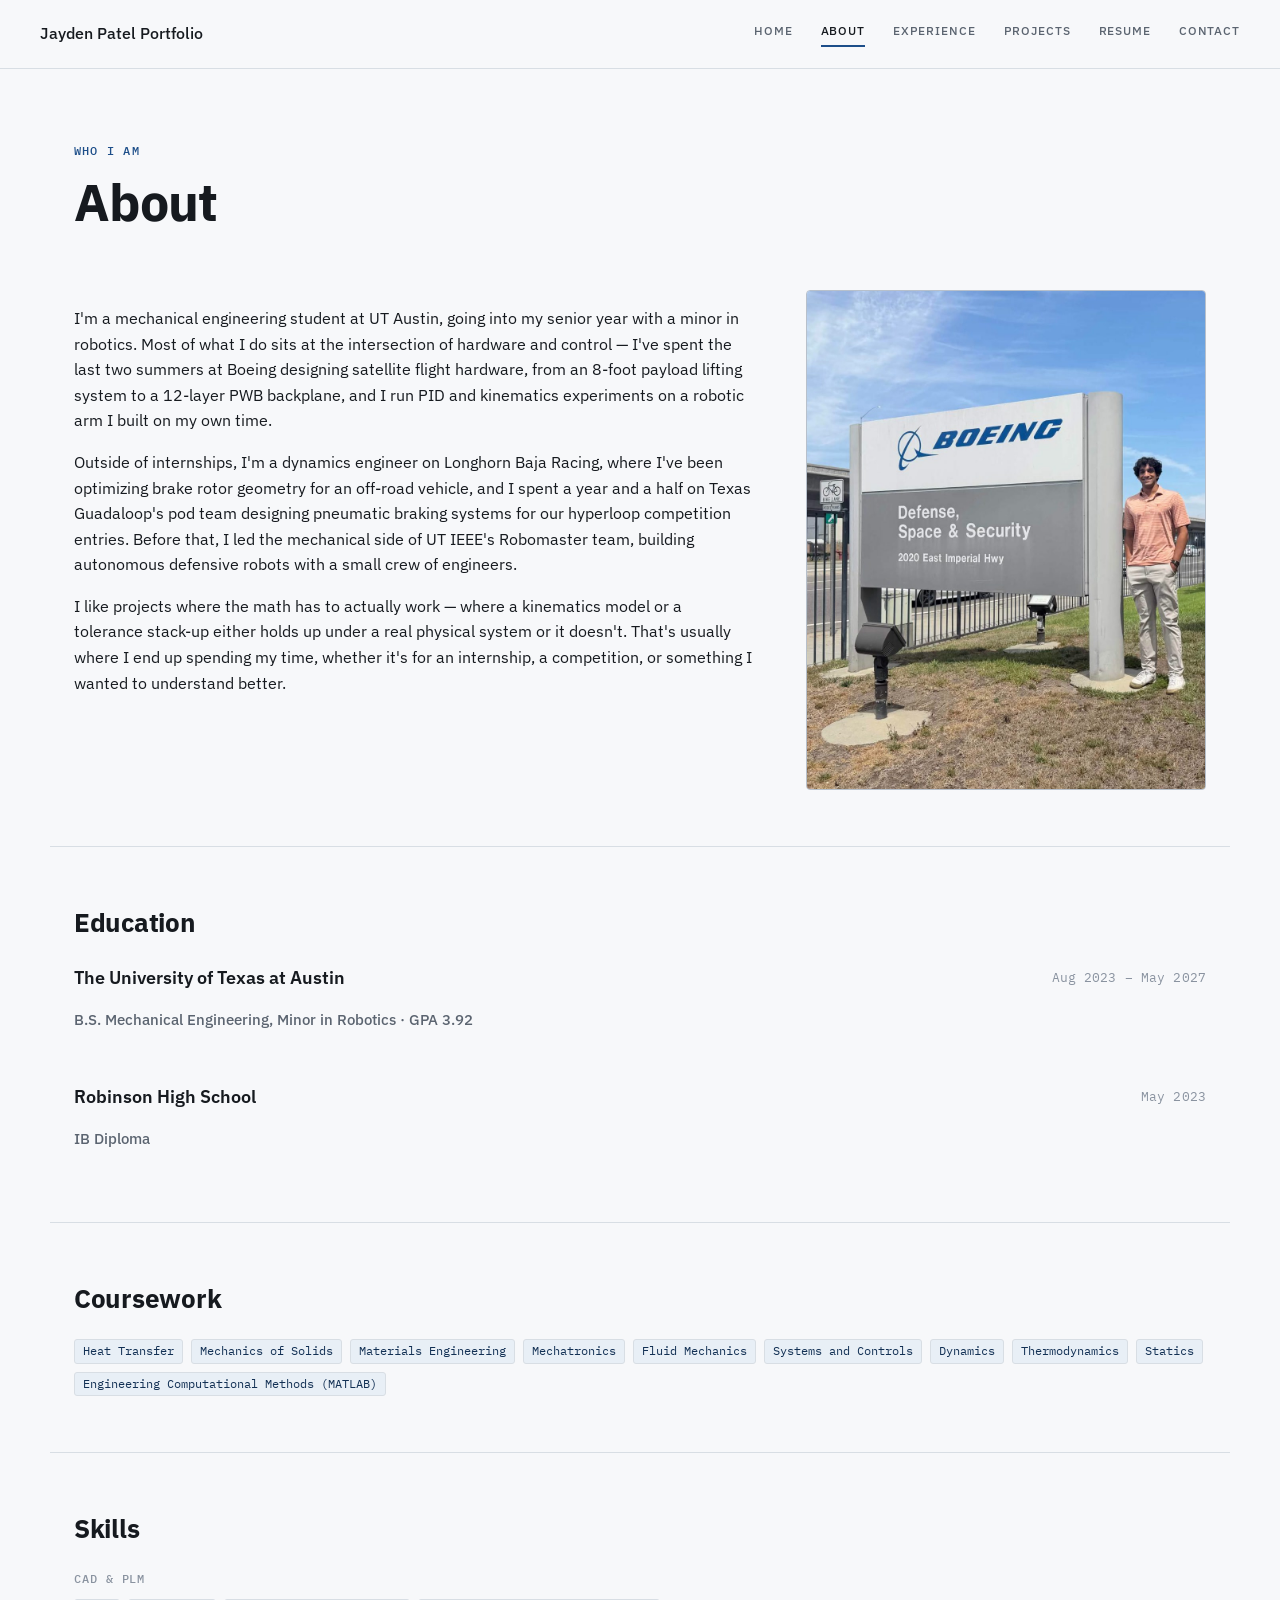
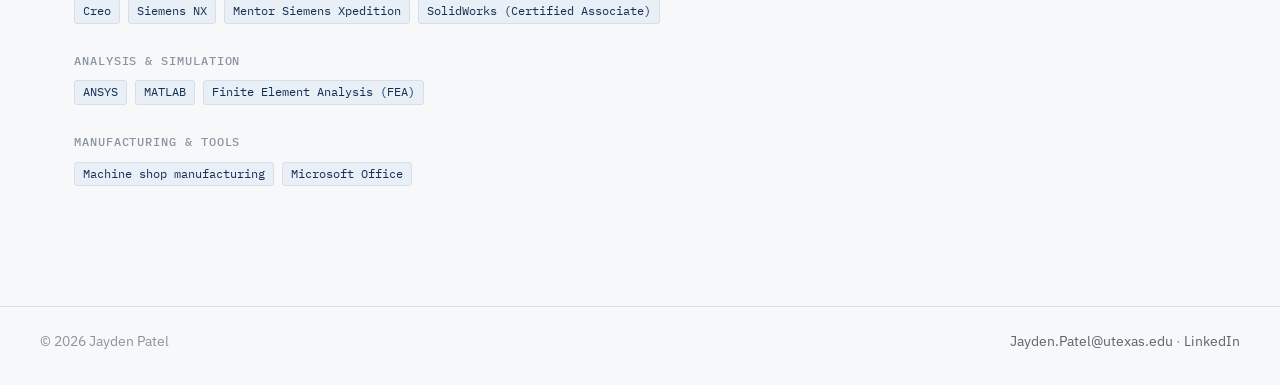
==== about.html @ efd6e505 "Add JP favicon to all pages SVG favicon for modern browsers, a 48px ICO fallback, and a 180px apple-" ====
<!DOCTYPE html>
<html lang="en">
<head>
<meta charset="UTF-8" />
<meta name="viewport" content="width=device-width, initial-scale=1.0" />
<title>About — Jayden Patel</title>
<link rel="icon" href="favicon.svg" type="image/svg+xml">
<link rel="icon" href="favicon.ico" sizes="48x48">
<link rel="apple-touch-icon" href="apple-touch-icon.png">
<link rel="preconnect" href="https://fonts.googleapis.com">
<link rel="preconnect" href="https://fonts.gstatic.com" crossorigin>
<link href="https://fonts.googleapis.com/css2?family=IBM+Plex+Mono:wght@400;500&family=IBM+Plex+Sans:wght@400;500;600;700&display=swap" rel="stylesheet">
<link rel="stylesheet" href="style.css?v=31">
</head>
<body>

<header class="site">
  <div class="wrap">
    <a class="brand" href="index.html?v=7">Jayden Patel Portfolio</a>
    <nav class="primary">
      <a href="index.html?v=7">Home</a>
      <a href="about.html?v=1" class="active">About</a>
      <a href="experience.html?v=1">Experience</a>
      <a href="projects.html?v=1">Projects</a>
      <a href="resume.html?v=1">Resume</a>
      <a href="contact.html?v=1">Contact</a>
    </nav>
  </div>
</header>

<main>
  <div class="wrap page-head">
    <span class="kicker">Who I am</span>
    <h1>About</h1>
  </div>

  <section class="wrap section" style="border-top: none; padding-top: 0;">
    <div style="display: flex; gap: 2.5rem; align-items: flex-start; flex-wrap: wrap;">
      <div style="flex: 1.6; min-width: 260px;">
        <!-- DRAFT: edit freely, this is a starting point pulled from your resume -->
        <p>
          I'm a mechanical engineering student at UT Austin, going into my
          senior year with a minor in robotics. Most of what I do sits at
          the intersection of hardware and control — I've spent the last
          two summers at Boeing designing satellite flight hardware, from
          an 8-foot payload lifting system to a 12-layer PWB backplane,
          and I run PID and kinematics experiments on a robotic arm I
          built on my own time.
        </p>
        <p>
          Outside of internships, I'm a dynamics engineer on Longhorn
          Baja Racing, where I've been optimizing brake rotor geometry
          for an off-road vehicle, and I spent a year and a half on Texas
          Guadaloop's pod team designing pneumatic braking systems for
          our hyperloop competition entries. Before that, I led the
          mechanical side of UT IEEE's Robomaster team, building
          autonomous defensive robots with a small crew of engineers.
        </p>
        <p>
          I like projects where the math has to actually work — where a
          kinematics model or a tolerance stack-up either holds up under
          a real physical system or it doesn't. That's usually where I
          end up spending my time, whether it's for an internship, a
          competition, or something I wanted to understand better.
        </p>
      </div>
      <div style="flex: 1; min-width: 240px; max-width: 400px;">
        <div class="figure photo" style="aspect-ratio: 4/5;">
          <img src="assets/about/boeing-portrait.jpg" alt="Jayden Patel standing next to the Boeing Defense, Space &amp; Security sign in El Segundo, CA">
        </div>
      </div>
    </div>
  </section>

  <section class="wrap section">
    <h2>Education</h2>
    <div class="spec-list">
      <div class="spec-item no-marker">
        <div class="spec-meta">
          <h3>The University of Texas at Austin</h3>
          <span class="mono">Aug 2023 – May 2027</span>
        </div>
        <p class="role">B.S. Mechanical Engineering, Minor in Robotics · GPA 3.92</p>
      </div>
      <div class="spec-item no-marker">
        <div class="spec-meta">
          <h3>Robinson High School</h3>
          <span class="mono">May 2023</span>
        </div>
        <p class="role">IB Diploma</p>
      </div>
    </div>
  </section>

  <section class="wrap section">
    <h2>Coursework</h2>
    <div class="pill-row">
      <span class="badge">Heat Transfer</span>
      <span class="badge">Mechanics of Solids</span>
      <span class="badge">Materials Engineering</span>
      <span class="badge">Mechatronics</span>
      <span class="badge">Fluid Mechanics</span>
      <span class="badge">Systems and Controls</span>
      <span class="badge">Dynamics</span>
      <span class="badge">Thermodynamics</span>
      <span class="badge">Statics</span>
      <span class="badge">Engineering Computational Methods (MATLAB)</span>
    </div>
  </section>

  <section class="wrap section">
    <h2>Skills</h2>
    <div class="skill-groups">
      <div>
        <span class="group-label">CAD &amp; PLM</span>
        <div class="pill-row">
          <span class="badge">Creo</span>
          <span class="badge">Siemens NX</span>
          <span class="badge">Mentor Siemens Xpedition</span>
          <span class="badge">SolidWorks (Certified Associate)</span>
        </div>
      </div>
      <div>
        <span class="group-label">Analysis &amp; simulation</span>
        <div class="pill-row">
          <span class="badge">ANSYS</span>
          <span class="badge">MATLAB</span>
          <span class="badge">Finite Element Analysis (FEA)</span>
        </div>
      </div>
      <div>
        <span class="group-label">Manufacturing &amp; tools</span>
        <div class="pill-row">
          <span class="badge">Machine shop manufacturing</span>
          <span class="badge">Microsoft Office</span>
        </div>
      </div>
    </div>
  </section>
</main>

<footer class="site">
  <div class="wrap">
    <span>&copy; 2026 Jayden Patel</span>
    <span><a href="mailto:Jayden.Patel@utexas.edu">Jayden.Patel@utexas.edu</a> · <a href="https://www.linkedin.com/in/jaydenpatel1">LinkedIn</a></span>
  </div>
</footer>

</body>
</html>
---- style.css ----
/* ============================================
   Jayden Patel — portfolio
   Design language: engineering blueprint.
   Deep technical blue, hairline rules, dimension-
   line details. Left-aligned, quiet, functional.
   ============================================ */

:root {
  --bg: #F7F8FA;
  --bg-card: #FFFFFF;
  --ink: #161A1F;
  --ink-muted: #5B6470;
  --ink-faint: #8A93A0;
  --line: #D8DEE4;
  --line-strong: #B7C0CB;
  --blue: #1D4E89;
  --blue-deep: #123054;
  --blue-tint: #E8EFF6;
  --font-sans: "IBM Plex Sans", -apple-system, "Segoe UI", Helvetica, Arial, sans-serif;
  --font-mono: "IBM Plex Mono", "SFMono-Regular", Consolas, monospace;
  --container: 1180px;
}

* { box-sizing: border-box; }

html { scroll-behavior: smooth; }

body {
  margin: 0;
  background: var(--bg);
  color: var(--ink);
  font-family: var(--font-sans);
  font-size: 16px;
  line-height: 1.6;
  -webkit-font-smoothing: antialiased;
}

/* Home page only: header + hero fill exactly one viewport, no footer,
   so the hero photo runs to the bottom edge of the screen. */
body.home {
  display: flex;
  flex-direction: column;
  min-height: 100vh;
}
body.home header.site {
  flex-shrink: 0;
}
body.home main {
  flex: 1;
  display: flex;
  min-height: 0;
}
body.home .hero-splash {
  flex: 1;
  min-height: 0;
}

a {
  color: var(--blue);
  text-decoration: none;
}
a:hover { text-decoration: underline; }

:focus-visible {
  outline: 2px solid var(--blue);
  outline-offset: 2px;
}

@media (prefers-reduced-motion: reduce) {
  html { scroll-behavior: auto; }
  * { animation: none !important; transition: none !important; }
}

.wrap {
  max-width: var(--container);
  margin: 0 auto;
  padding: 0 1.5rem;
}

/* ---------- header / nav ---------- */

header.site {
  border-bottom: 1px solid var(--line);
  background: var(--bg);
}

header.site .wrap {
  display: flex;
  align-items: center;
  justify-content: space-between;
  min-height: 68px;
  gap: 1rem;
  flex-wrap: wrap;
  padding-top: 0.75rem;
  padding-bottom: 0.75rem;
  max-width: none;
  padding-left: 2.5rem;
  padding-right: 2.5rem;
}

.brand {
  font-weight: 500;
  font-size: 1rem;
  color: var(--ink);
  white-space: nowrap;
}
.brand:hover { text-decoration: none; }

nav.primary {
  display: flex;
  gap: 1.75rem;
  flex-wrap: wrap;
}

nav.primary a {
  color: var(--ink-muted);
  font-size: 0.78rem;
  font-weight: 500;
  text-transform: uppercase;
  letter-spacing: 0.07em;
  padding-bottom: 4px;
  border-bottom: 2px solid transparent;
}
nav.primary a:hover {
  color: var(--ink);
  text-decoration: none;
  border-bottom-color: var(--line-strong);
}
nav.primary a.active {
  color: var(--ink);
  border-bottom-color: var(--blue);
}

/* ---------- footer ---------- */

footer.site {
  border-top: 1px solid var(--line);
  margin-top: 4rem;
}
footer.site .wrap {
  padding-top: 1.5rem;
  padding-bottom: 2rem;
  display: flex;
  justify-content: space-between;
  flex-wrap: wrap;
  gap: 0.5rem;
  font-size: 0.85rem;
  color: var(--ink-faint);
  max-width: none;
  padding-left: 2.5rem;
  padding-right: 2.5rem;
}
footer.site a { color: var(--ink-muted); }

/* ---------- generic layout ---------- */

main { display: block; }

.page-head {
  padding: 4.5rem 0 3rem;
}
.page-head h1 {
  margin: 0 0 0.75rem;
}
.page-head p.lede {
  color: var(--ink-muted);
  max-width: 60ch;
  margin: 0;
  font-size: 1.05rem;
}

h1 {
  font-size: 3.25rem;
  font-weight: 700;
  line-height: 1.05;
  letter-spacing: -0.02em;
}
h2 {
  font-size: 1.6rem;
  font-weight: 700;
  letter-spacing: -0.01em;
  margin: 0 0 1.25rem;
}
h3 {
  font-size: 1.1rem;
  font-weight: 600;
  margin: 0 0 0.25rem;
}
p { max-width: 68ch; }
p.wide { max-width: none; }

.section {
  padding: 3.5rem 0;
  border-top: 1px solid var(--line);
}
.section:first-of-type { border-top: none; }

/* .section and .page-head set `padding` shorthand after .wrap, which zeroed
   the wrap's side padding and pushed content flush to the window edge. */
.wrap.section,
.wrap.page-head {
  padding-left: 1.5rem;
  padding-right: 1.5rem;
}

.kicker {
  font-family: var(--font-mono);
  font-size: 0.78rem;
  font-weight: 500;
  text-transform: uppercase;
  letter-spacing: 0.1em;
  color: var(--blue);
  display: block;
  margin-bottom: 0.9rem;
}

.group-label {
  font-family: var(--font-mono);
  font-size: 0.72rem;
  font-weight: 500;
  text-transform: uppercase;
  letter-spacing: 0.08em;
  color: var(--ink-faint);
  display: block;
  margin-bottom: 0.65rem;
}

.mono {
  font-family: var(--font-mono);
  font-size: 0.8rem;
  color: var(--ink-faint);
  letter-spacing: 0.01em;
}

/* ---------- spec-sheet style list (home highlights, resume entries) ---------- */

.spec-list {
  display: flex;
  flex-direction: column;
  gap: 1.75rem;
}

.spec-item {
  position: relative;
  border-left: 2px solid var(--line-strong);
  padding-left: 1.25rem;
}
.spec-item::before {
  content: '';
  position: absolute;
  left: -5px;
  top: 7px;
  width: 8px;
  height: 8px;
  border-radius: 50%;
  background: var(--blue);
  border: 2px solid var(--bg);
}
.spec-item.no-marker {
  border-left: none;
  padding-left: 0;
}
.spec-item.no-marker::before {
  display: none;
}

.spec-item.spec-card {
  border: 1px solid var(--line);
  border-radius: 6px;
  padding: 1.5rem 1.75rem;
  background: var(--bg-card);
  transition: border-color 0.15s ease, box-shadow 0.15s ease, transform 0.15s ease;
}
.spec-item.spec-card:hover {
  border-color: var(--blue);
  box-shadow: 0 6px 20px rgba(29, 78, 137, 0.12);
  transform: translateY(-2px);
}
.spec-item .spec-meta {
  display: flex;
  justify-content: space-between;
  gap: 1rem;
  flex-wrap: wrap;
  align-items: center;
  margin-bottom: 0.35rem;
}
.spec-item .spec-title {
  display: flex;
  align-items: center;
  gap: 0.6rem;
}
.spec-item h3 { margin: 0; }
.spec-item .role {
  color: var(--ink-muted);
  font-weight: 500;
  font-size: 0.95rem;
}
.spec-item .metrics-row {
  display: flex;
  gap: 0.5rem;
  flex-wrap: wrap;
  margin-top: 0.5rem;
}
.spec-item ul {
  list-style: none;
  margin: 0.65rem 0 0;
  padding-left: 0;
}
.spec-item li {
  position: relative;
  padding-left: 1rem;
  margin-bottom: 0.45rem;
  max-width: 68ch;
  line-height: 1.65;
}
.spec-item li::before {
  content: '';
  position: absolute;
  left: 0;
  top: 0.75em;
  width: 6px;
  height: 1.5px;
  background: var(--line-strong);
}
.spec-list { gap: 2.25rem; }

.org-mark {
  display: inline-flex;
  align-items: center;
  justify-content: center;
  width: 44px;
  height: 44px;
  flex-shrink: 0;
  border: 1px dashed var(--line-strong);
  border-radius: 6px;
  background: var(--blue-tint);
  color: var(--blue-deep);
  font-family: var(--font-mono);
  font-size: 0.72rem;
  font-weight: 500;
  overflow: hidden;
}
.org-mark img {
  width: 100%;
  height: 100%;
  object-fit: contain;
}
.org-mark.has-logo {
  width: auto;
  height: 48px;
  border: none;
  background: none;
  padding: 0;
}
.org-mark.has-logo img {
  width: auto;
  height: 100%;
  max-width: 140px;
  object-fit: contain;
}

/* ---------- experience cards: logo/meta left, role + bullets right ---------- */

.exp-card {
  display: grid;
  grid-template-columns: 340px 1fr;
  gap: 2rem;
}
.exp-card .exp-left {
  display: flex;
  flex-direction: column;
  gap: 0.4rem;
}
.exp-card .exp-left h3 {
  font-size: 1.05rem;
}
.exp-card .exp-left .org-mark {
  margin-top: 1rem;
  width: 56px;
  height: 56px;
  font-size: 0.85rem;
}
.exp-card .exp-left .org-mark.has-logo {
  width: 100%;
  height: 96px;
  align-items: center;
  justify-content: center;
  margin-top: auto;
  margin-bottom: auto;
}
.exp-card .exp-left .org-mark.has-logo img {
  max-width: 180px;
}
.exp-card .exp-right .metrics-row {
  margin-bottom: 0.75rem;
}
.exp-card li {
  max-width: none;
}

@media (max-width: 720px) {
  .exp-card {
    grid-template-columns: 1fr;
  }
  .exp-card .exp-left .org-mark {
    margin-top: 0.5rem;
  }
}

/* ---------- badges ---------- */

.badge {
  display: inline-block;
  font-family: var(--font-mono);
  font-size: 0.72rem;
  padding: 2px 8px;
  border-radius: 3px;
  background: var(--blue-tint);
  color: var(--blue-deep);
  border: 1px solid var(--line);
}
.badge.progress {
  background: #FFF7E8;
  color: #7A4E00;
  border-color: #F0DFB8;
}

/* ---------- figure placeholder (blueprint drop-zone) ---------- */

.figure {
  position: relative;
  background: var(--blue-tint);
  border: 1px dashed var(--line-strong);
  border-radius: 4px;
  padding: 1.25rem;
  min-height: 140px;
  display: flex;
  align-items: center;
  justify-content: center;
  text-align: center;
}
.figure .fig-num {
  position: absolute;
  top: 8px;
  left: 10px;
  font-family: var(--font-mono);
  font-size: 0.7rem;
  color: var(--ink-faint);
}
.figure p {
  margin: 0;
  color: var(--ink-muted);
  font-size: 0.85rem;
  max-width: 32ch;
}
.figure-row {
  display: grid;
  grid-template-columns: repeat(auto-fit, minmax(150px, 1fr));
  gap: 0.75rem;
}

.figure.photo {
  padding: 0;
  border-style: solid;
  overflow: hidden;
}
.figure.photo img {
  width: 100%;
  height: 100%;
  object-fit: cover;
  object-position: center;
  display: block;
}

/* ---------- project cards ---------- */

.project {
  display: grid;
  grid-template-columns: 1fr 1.15fr;
  gap: 2rem;
  align-items: start;
  padding: 2.5rem 0;
  border-top: 1px solid var(--line);
}
.project:first-of-type { border-top: none; padding-top: 0; }
.project .body h3 { font-size: 1.3rem; }
.project .tools {
  margin-top: 0.9rem;
  font-family: var(--font-mono);
  font-size: 0.78rem;
  color: var(--ink-faint);
}

/* ---------- project grid (compact cards, grouped by section) ---------- */

.project-section-head {
  display: flex;
  align-items: center;
  gap: 1rem;
  margin: 3rem 0 0.5rem;
}
.project-section-head.first {
  margin-top: 0;
}
.project-section-head .group-label {
  white-space: nowrap;
  margin-bottom: 0;
}
.project-section-head::after {
  content: '';
  flex: 1;
  height: 1px;
  background: var(--line);
}

.projects-grid {
  display: grid;
  grid-template-columns: 1fr 1fr;
  column-gap: 2rem;
  row-gap: 2rem;
  margin-top: 1.25rem;
}

.project-card {
  display: flex;
  flex-direction: column;
  padding: 0;
  border: 1px solid var(--line);
  border-radius: 6px;
  overflow: hidden;
  background: var(--bg-card);
  transition: border-color 0.15s ease, box-shadow 0.15s ease, transform 0.15s ease;
}
.project-card:hover {
  border-color: var(--blue);
  box-shadow: 0 6px 20px rgba(29, 78, 137, 0.12);
  transform: translateY(-2px);
}
.project-card .card-body {
  padding: 1.15rem 1.35rem 1.4rem;
}
.project-card .card-body h3 {
  font-size: 1.05rem;
  margin: 0 0 0.35rem;
}
.project-card .card-body p {
  color: var(--ink-muted);
  font-size: 0.9rem;
  margin: 0;
}

/* ---------- project slideshow ---------- */

.slideshow {
  position: relative;
  aspect-ratio: 4 / 3;
  background: var(--blue-tint);
  border-bottom: 1px solid var(--line);
  overflow: hidden;
  --i: 0;
}
.slideshow:focus-visible {
  outline: 2px solid var(--blue);
  outline-offset: -2px;
}
.slideshow .slides {
  display: flex;
  height: 100%;
  transition: transform 0.4s ease;
  transform: translateX(calc(var(--i) * -100%));
}
@media (prefers-reduced-motion: reduce) {
  .slideshow .slides { transition: none; }
}
.slideshow .slide {
  flex: 0 0 100%;
  width: 100%;
  height: 100%;
  position: relative;
  display: flex;
  align-items: center;
  justify-content: center;
}
.slideshow .slide img {
  width: 100%;
  height: 100%;
  object-fit: contain;
  display: block;
}
.slideshow .slide.ph {
  flex-direction: column;
  gap: 0.4rem;
  border: 1px dashed var(--line-strong);
  color: var(--ink-muted);
  font-size: 0.85rem;
  text-align: center;
  padding: 1.25rem;
}
.slideshow .slide.ph .fig-num {
  font-family: var(--font-mono);
  font-size: 0.7rem;
  color: var(--ink-faint);
  letter-spacing: 0.08em;
}

.slideshow .slide-nav {
  position: absolute;
  top: 50%;
  transform: translateY(-50%);
  width: 32px;
  height: 32px;
  display: flex;
  align-items: center;
  justify-content: center;
  padding: 0;
  border: 1px solid var(--line);
  border-radius: 50%;
  background: rgba(255, 255, 255, 0.9);
  color: var(--ink);
  font-size: 1.1rem;
  line-height: 1;
  cursor: pointer;
  opacity: 0;
  transition: opacity 0.15s ease, background 0.15s ease, border-color 0.15s ease;
}
.slideshow:hover .slide-nav,
.slideshow:focus-within .slide-nav {
  opacity: 1;
}
.slideshow .slide-nav:hover {
  background: #fff;
  border-color: var(--blue);
}
.slideshow .slide-nav.prev { left: 8px; }
.slideshow .slide-nav.next { right: 8px; }

.slideshow .slide-dots {
  position: absolute;
  left: 0;
  right: 0;
  bottom: 8px;
  display: flex;
  justify-content: center;
  gap: 6px;
}
.slideshow .slide-dots button {
  width: 6px;
  height: 6px;
  padding: 0;
  border: none;
  border-radius: 50%;
  background: rgba(255, 255, 255, 0.55);
  cursor: pointer;
  transition: background 0.15s ease, transform 0.15s ease;
}
.slideshow .slide-dots button.active {
  background: #fff;
  transform: scale(1.35);
}
.slideshow[data-single] .slide-nav,
.slideshow[data-single] .slide-dots {
  display: none;
}

@media (max-width: 720px) {
  .projects-grid {
    grid-template-columns: 1fr;
  }
}

.project-inprogress {
  border-top: 1px solid var(--line);
  padding: 1.5rem 0;
  display: flex;
  justify-content: space-between;
  gap: 1rem;
  flex-wrap: wrap;
  align-items: baseline;
}
.project-inprogress h3 { font-size: 1rem; margin: 0; }
.project-inprogress p { margin: 0.25rem 0 0; color: var(--ink-muted); font-size: 0.9rem; }

/* ---------- resume PDF preview ---------- */

.resume-embed {
  display: flex;
  justify-content: center;
  width: 100%;
  max-width: 850px;
  margin: 0 auto;
  border: 1px solid var(--line);
  border-radius: 6px;
  background: var(--bg-card);
  overflow: hidden;
}
.resume-embed canvas {
  display: block;
  max-width: 100%;
  height: auto;
}
.resume-embed-fallback {
  align-items: center;
  justify-content: center;
  width: 100%;
  min-height: 500px;
  text-align: center;
  color: var(--ink-muted);
  padding: 2rem;
}
.resume-embed-fallback:not([hidden]) {
  display: flex;
}
.resume-embed-fallback code {
  font-family: var(--font-mono);
  font-size: 0.85em;
  background: var(--blue-tint);
  padding: 0.1em 0.4em;
  border-radius: 3px;
}

/* ---------- buttons ---------- */

.btn {
  display: inline-flex;
  align-items: center;
  gap: 0.4rem;
  border: 1px solid var(--blue);
  color: var(--blue-deep);
  padding: 0.55rem 1.1rem;
  border-radius: 4px;
  font-size: 0.9rem;
  font-weight: 500;
}
.btn:hover {
  background: var(--blue-tint);
  text-decoration: none;
}

/* ---------- contact ---------- */

.contact-list {
  display: flex;
  flex-direction: column;
  gap: 0.9rem;
  margin-top: 1.5rem;
}
.contact-row {
  display: flex;
  gap: 0.75rem;
  align-items: baseline;
  border-bottom: 1px solid var(--line);
  padding-bottom: 0.9rem;
}
.contact-row .label {
  font-family: var(--font-mono);
  font-size: 0.75rem;
  color: var(--ink-faint);
  width: 90px;
  flex-shrink: 0;
}

/* ---------- hero (home page) ---------- */

.hero {
  padding: 5.5rem 0 5rem;
}
h1.display {
  font-size: clamp(3rem, 7vw, 5.25rem);
  font-weight: 700;
  line-height: 0.98;
  letter-spacing: -0.03em;
  margin: 0;
}

.hero-splash {
  position: relative;
  min-height: 480px;
  display: flex;
  align-items: center;
  justify-content: center;
  overflow: hidden;
  color: #fff;
  background-image:
    linear-gradient(160deg, rgba(10, 22, 40, 0.7), rgba(6, 13, 23, 0.6)),
    url('images/earth-sunrise-from-space-orange-and-blue-horizon-photo.jpg');
  background-size: cover;
  background-position: center;
}
.hero-splash-inner {
  position: relative;
  z-index: 1;
  display: flex;
  flex-direction: column;
  align-items: center;
  text-align: center;
  padding: 4rem 1.5rem;
}
.hero-splash .kicker {
  color: #A9C3E0;
  margin-bottom: 1.25rem;
}
.hero-splash h1.display {
  color: #fff;
}
.hero-nav {
  display: flex;
  flex-wrap: wrap;
  justify-content: center;
  gap: 2rem;
  margin-top: 2.5rem;
}
.hero-nav a {
  color: #C7D3E0;
  font-size: 0.85rem;
  font-weight: 500;
  text-transform: uppercase;
  letter-spacing: 0.07em;
}
.hero-nav a:hover {
  color: #fff;
  text-decoration: none;
}

/* ---------- skills / coursework groups ---------- */

.skill-groups {
  display: flex;
  flex-direction: column;
  gap: 1.75rem;
}
.pill-row {
  display: flex;
  flex-wrap: wrap;
  gap: 0.5rem;
}

/* ---------- project eyebrow ---------- */

.project-eyebrow {
  font-family: var(--font-mono);
  font-size: 0.72rem;
  font-weight: 500;
  text-transform: uppercase;
  letter-spacing: 0.08em;
  color: var(--blue);
  display: block;
  margin-bottom: 0.5rem;
}

/* ---------- responsive ---------- */

@media (max-width: 720px) {
  h1 { font-size: 2.25rem; }
  .project { grid-template-columns: 1fr; }
  .hero-row { flex-direction: column; }
  .hero-visual { width: 100% !important; }
}
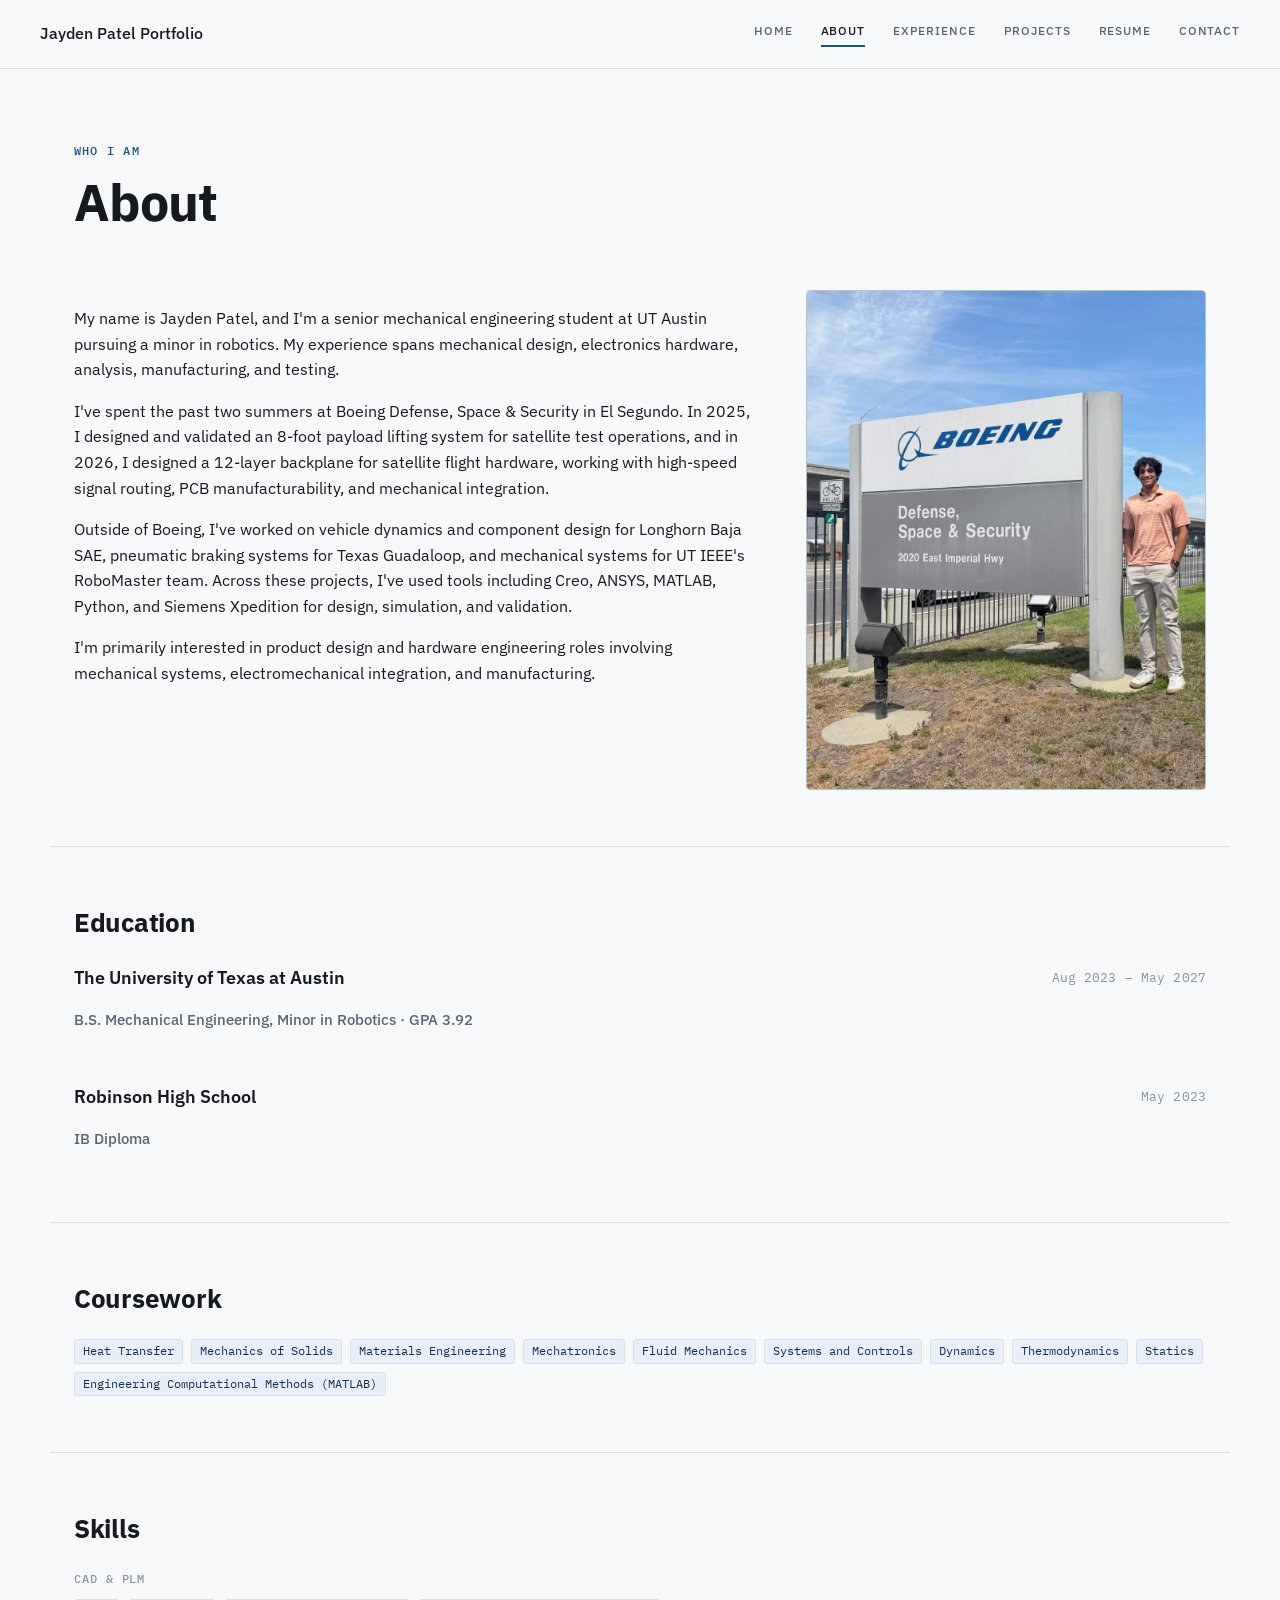
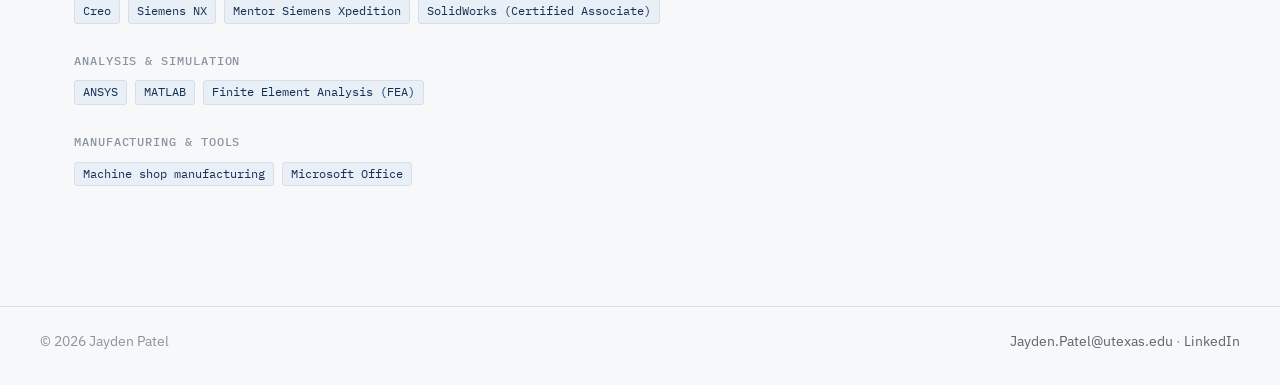
==== commit da7153f2: "Rewrite About bio in Jayden's own words Four paragraphs: intro with name and focus areas, Boeing int" ====
--- a/about.html
+++ b/about.html
@@ -10,7 +10,7 @@
 <link rel="preconnect" href="https://fonts.googleapis.com">
 <link rel="preconnect" href="https://fonts.gstatic.com" crossorigin>
 <link href="https://fonts.googleapis.com/css2?family=IBM+Plex+Mono:wght@400;500&family=IBM+Plex+Sans:wght@400;500;600;700&display=swap" rel="stylesheet">
-<link rel="stylesheet" href="style.css?v=31">
+<link rel="stylesheet" href="style.css?v=39">
 </head>
 <body>
 
@@ -19,11 +19,11 @@
     <a class="brand" href="index.html?v=7">Jayden Patel Portfolio</a>
     <nav class="primary">
       <a href="index.html?v=7">Home</a>
-      <a href="about.html?v=1" class="active">About</a>
+      <a href="about.html?v=4" class="active">About</a>
       <a href="experience.html?v=1">Experience</a>
       <a href="projects.html?v=1">Projects</a>
-      <a href="resume.html?v=1">Resume</a>
-      <a href="contact.html?v=1">Contact</a>
+      <a href="resume.html?v=2">Resume</a>
+      <a href="contact.html?v=3">Contact</a>
     </nav>
   </div>
 </header>
@@ -37,31 +37,32 @@
   <section class="wrap section" style="border-top: none; padding-top: 0;">
     <div style="display: flex; gap: 2.5rem; align-items: flex-start; flex-wrap: wrap;">
       <div style="flex: 1.6; min-width: 260px;">
-        <!-- DRAFT: edit freely, this is a starting point pulled from your resume -->
         <p>
-          I'm a mechanical engineering student at UT Austin, going into my
-          senior year with a minor in robotics. Most of what I do sits at
-          the intersection of hardware and control — I've spent the last
-          two summers at Boeing designing satellite flight hardware, from
-          an 8-foot payload lifting system to a 12-layer PWB backplane,
-          and I run PID and kinematics experiments on a robotic arm I
-          built on my own time.
+          My name is Jayden Patel, and I'm a senior mechanical engineering
+          student at UT Austin pursuing a minor in robotics. My experience spans mechanical
+          design, electronics hardware, analysis, manufacturing, and
+          testing.
         </p>
         <p>
-          Outside of internships, I'm a dynamics engineer on Longhorn
-          Baja Racing, where I've been optimizing brake rotor geometry
-          for an off-road vehicle, and I spent a year and a half on Texas
-          Guadaloop's pod team designing pneumatic braking systems for
-          our hyperloop competition entries. Before that, I led the
-          mechanical side of UT IEEE's Robomaster team, building
-          autonomous defensive robots with a small crew of engineers.
+          I've spent the past two summers at Boeing Defense, Space &amp;
+          Security in El Segundo. In 2025, I designed and validated an
+          8-foot payload lifting system for satellite test operations,
+          and in 2026, I designed a 12-layer backplane for satellite
+          flight hardware, working with high-speed signal routing, PCB
+          manufacturability, and mechanical integration.
         </p>
         <p>
-          I like projects where the math has to actually work — where a
-          kinematics model or a tolerance stack-up either holds up under
-          a real physical system or it doesn't. That's usually where I
-          end up spending my time, whether it's for an internship, a
-          competition, or something I wanted to understand better.
+          Outside of Boeing, I've worked on vehicle dynamics and component
+          design for Longhorn Baja SAE, pneumatic braking systems for
+          Texas Guadaloop, and mechanical systems for UT IEEE's RoboMaster
+          team. Across these projects, I've used tools including Creo,
+          ANSYS, MATLAB, Python, and Siemens Xpedition for design,
+          simulation, and validation.
+        </p>
+        <p>
+          I'm primarily interested in product design and hardware
+          engineering roles involving mechanical systems, electromechanical
+          integration, and manufacturing.
         </p>
       </div>
       <div style="flex: 1; min-width: 240px; max-width: 400px;">
--- a/style.css
+++ b/style.css
@@ -37,15 +37,18 @@
 
 /* Home page only: header + hero fill exactly one viewport, no footer,
    so the hero photo runs to the bottom edge of the screen. */
-body.home {
+body.home,
+body.contact {
   display: flex;
   flex-direction: column;
   min-height: 100vh;
 }
-body.home header.site {
+body.home header.site,
+body.contact header.site {
   flex-shrink: 0;
 }
-body.home main {
+body.home main,
+body.contact main {
   flex: 1;
   display: flex;
   min-height: 0;
@@ -738,25 +741,98 @@
 
 /* ---------- contact ---------- */
 
-.contact-list {
-  display: flex;
-  flex-direction: column;
-  gap: 0.9rem;
-  margin-top: 1.5rem;
+/* Full-viewport Earth photo (NASA ISS image iss071e449837) with a frosted
+   glass card, the daytime counterpart to the dark home page hero. */
+.contact-hero {
+  position: relative;
+  flex: 1;
+  display: flex;
+  align-items: center;
+  justify-content: center;
+  padding: 3rem 1.5rem;
+  overflow: hidden;
+  color: #fff;
+  background-image:
+    linear-gradient(180deg, rgba(6, 13, 23, 0.35), rgba(10, 22, 40, 0.15)),
+    url('images/contact-earth.jpg');
+  background-size: cover;
+  background-position: center 35%;
+}
+.contact-card {
+  width: min(620px, 100%);
+  padding: 2.75rem 2.75rem 2.25rem;
+  background: rgba(8, 20, 38, 0.52);
+  border: 1px solid rgba(255, 255, 255, 0.28);
+  border-radius: 12px;
+  -webkit-backdrop-filter: blur(14px) saturate(1.1);
+  backdrop-filter: blur(14px) saturate(1.1);
+  box-shadow: 0 20px 60px rgba(0, 0, 0, 0.35);
+}
+.contact-card .kicker {
+  color: #A9C3E0;
+  margin-bottom: 1rem;
+}
+.contact-card h1 {
+  color: #fff;
+  margin: 0 0 0.8rem;
+  font-size: clamp(2.6rem, 5.5vw, 3.8rem);
+  line-height: 1;
+  letter-spacing: -0.03em;
+}
+.contact-card .lede {
+  color: #D3DFEE;
+  margin: 0 0 2rem;
+  max-width: 40ch;
+}
+.contact-rows {
+  border-top: 1px solid rgba(255, 255, 255, 0.22);
 }
 .contact-row {
   display: flex;
-  gap: 0.75rem;
   align-items: baseline;
-  border-bottom: 1px solid var(--line);
-  padding-bottom: 0.9rem;
+  gap: 1rem;
+  padding: 1.05rem 0.25rem;
+  color: #fff;
+  border-bottom: 1px solid rgba(255, 255, 255, 0.22);
+  transition: background 0.15s ease, padding 0.15s ease;
+}
+a.contact-row:hover {
+  background: rgba(255, 255, 255, 0.08);
+  padding-left: 0.75rem;
+  text-decoration: none;
 }
 .contact-row .label {
-  font-family: var(--font-mono);
-  font-size: 0.75rem;
-  color: var(--ink-faint);
-  width: 90px;
+  width: 84px;
   flex-shrink: 0;
+  font-family: var(--font-mono);
+  font-size: 0.72rem;
+  letter-spacing: 0.1em;
+  text-transform: uppercase;
+  color: #A9C3E0;
+}
+.contact-row .val {
+  flex: 1;
+  min-width: 0;
+  font-size: 1.05rem;
+  overflow-wrap: anywhere;
+}
+.contact-row .go {
+  color: #A9C3E0;
+  font-size: 1.1rem;
+}
+.photo-credit {
+  position: absolute;
+  right: 1.25rem;
+  bottom: 0.9rem;
+  font-family: var(--font-mono);
+  font-size: 0.68rem;
+  color: rgba(255, 255, 255, 0.8);
+}
+@media (max-width: 720px) {
+  .contact-card { padding: 2rem 1.5rem 1.5rem; }
+  .contact-row { flex-wrap: wrap; gap: 0.2rem 1rem; }
+  .contact-row .label { width: 100%; }
+  .contact-row .val { font-size: 1rem; }
 }
 
 /* ---------- hero (home page) ---------- */
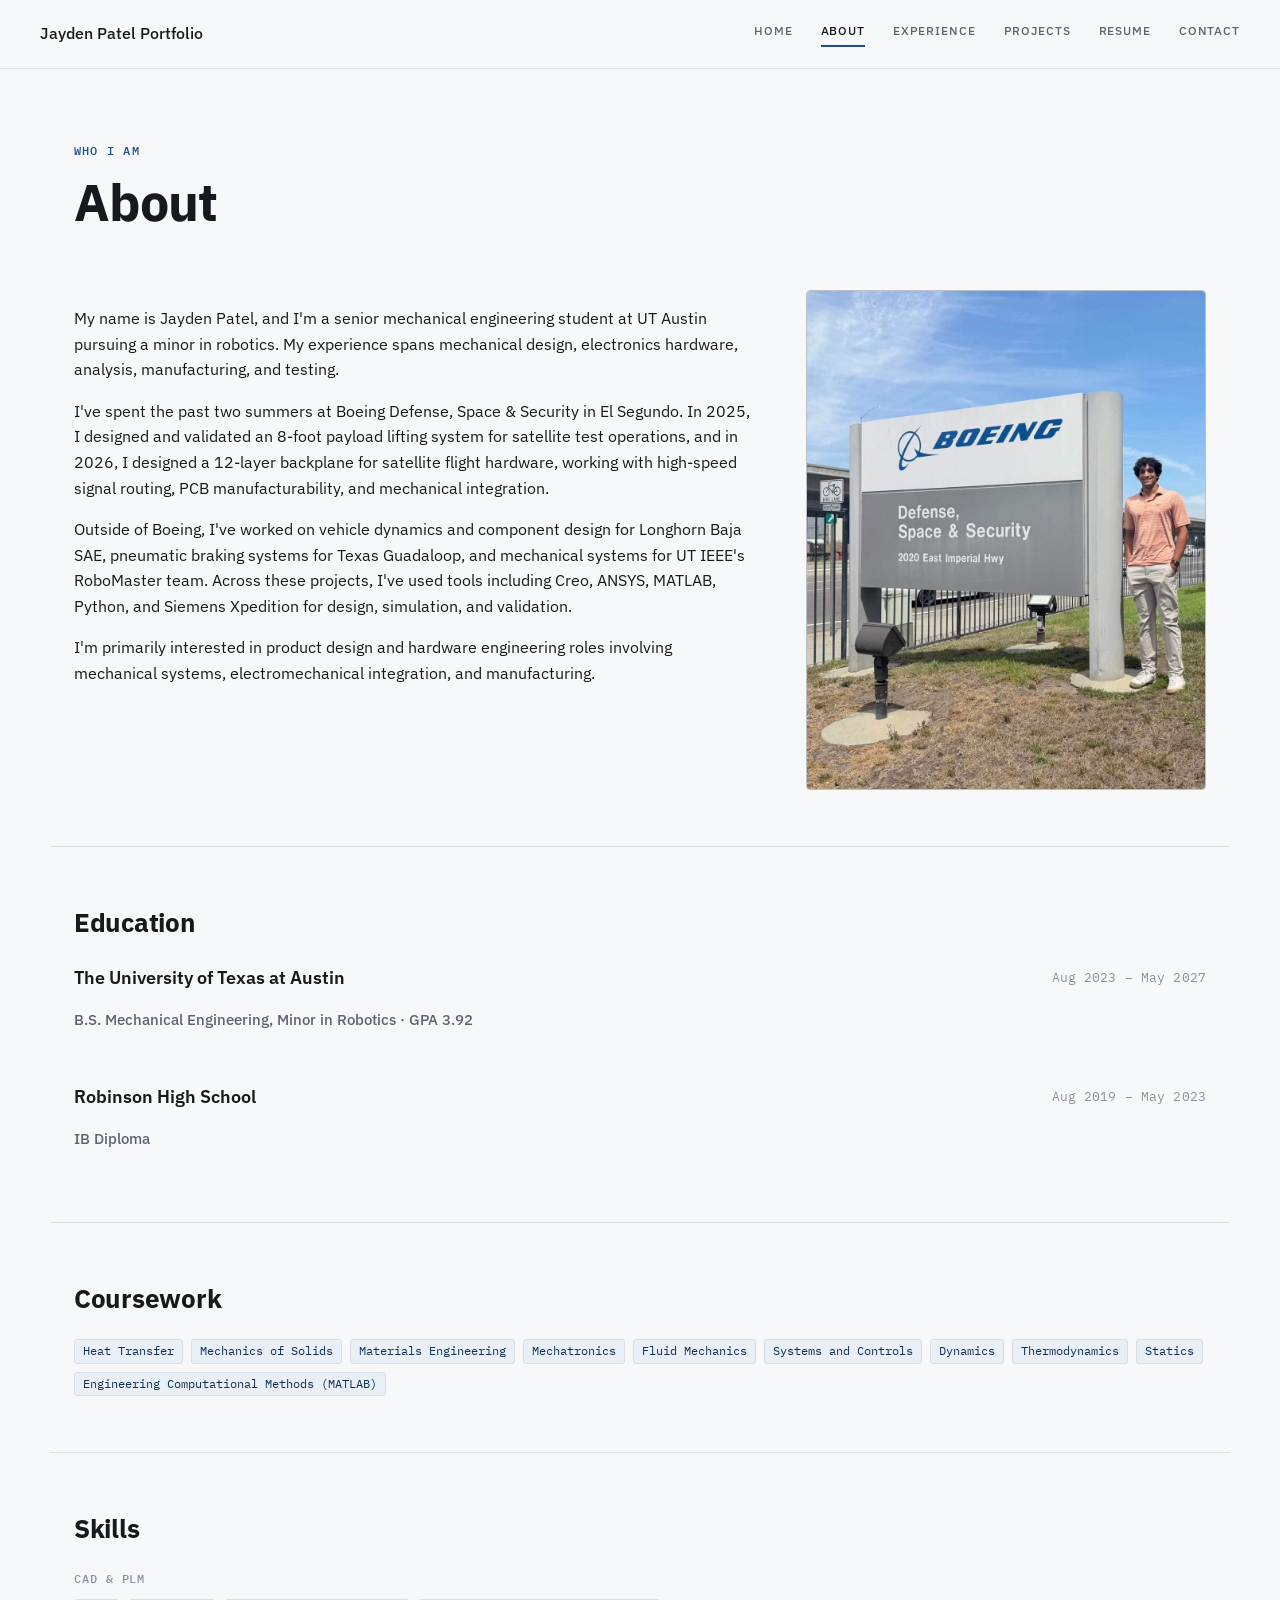
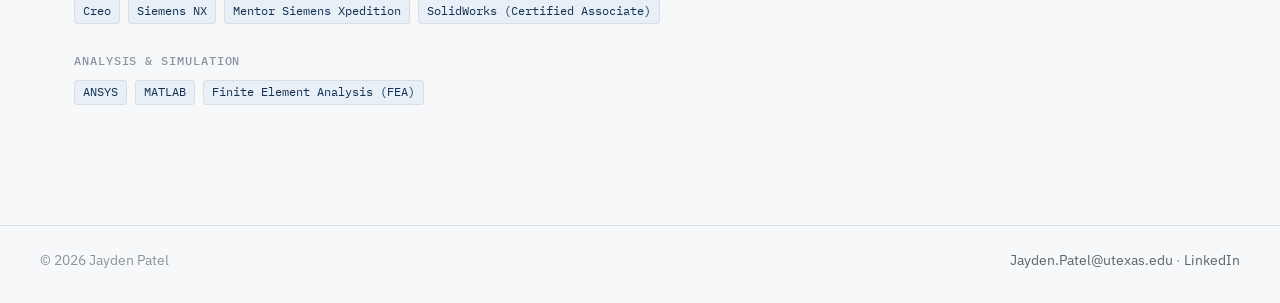
==== commit 590b1031: "About: add high school dates, remove Manufacturing & tools skills Co-Authored-By: Claude Sonnet 5.5 " ====
--- a/about.html
+++ b/about.html
@@ -10,7 +10,7 @@
 <link rel="preconnect" href="https://fonts.googleapis.com">
 <link rel="preconnect" href="https://fonts.gstatic.com" crossorigin>
 <link href="https://fonts.googleapis.com/css2?family=IBM+Plex+Mono:wght@400;500&family=IBM+Plex+Sans:wght@400;500;600;700&display=swap" rel="stylesheet">
-<link rel="stylesheet" href="style.css?v=39">
+<link rel="stylesheet" href="style.css?v=40">
 </head>
 <body>
 
@@ -19,7 +19,7 @@
     <a class="brand" href="index.html?v=7">Jayden Patel Portfolio</a>
     <nav class="primary">
       <a href="index.html?v=7">Home</a>
-      <a href="about.html?v=4" class="active">About</a>
+      <a href="about.html?v=5" class="active">About</a>
       <a href="experience.html?v=1">Experience</a>
       <a href="projects.html?v=1">Projects</a>
       <a href="resume.html?v=2">Resume</a>
@@ -86,7 +86,7 @@
       <div class="spec-item no-marker">
         <div class="spec-meta">
           <h3>Robinson High School</h3>
-          <span class="mono">May 2023</span>
+          <span class="mono">Aug 2019 – May 2023</span>
         </div>
         <p class="role">IB Diploma</p>
       </div>
@@ -129,13 +129,6 @@
           <span class="badge">Finite Element Analysis (FEA)</span>
         </div>
       </div>
-      <div>
-        <span class="group-label">Manufacturing &amp; tools</span>
-        <div class="pill-row">
-          <span class="badge">Machine shop manufacturing</span>
-          <span class="badge">Microsoft Office</span>
-        </div>
-      </div>
     </div>
   </section>
 </main>
